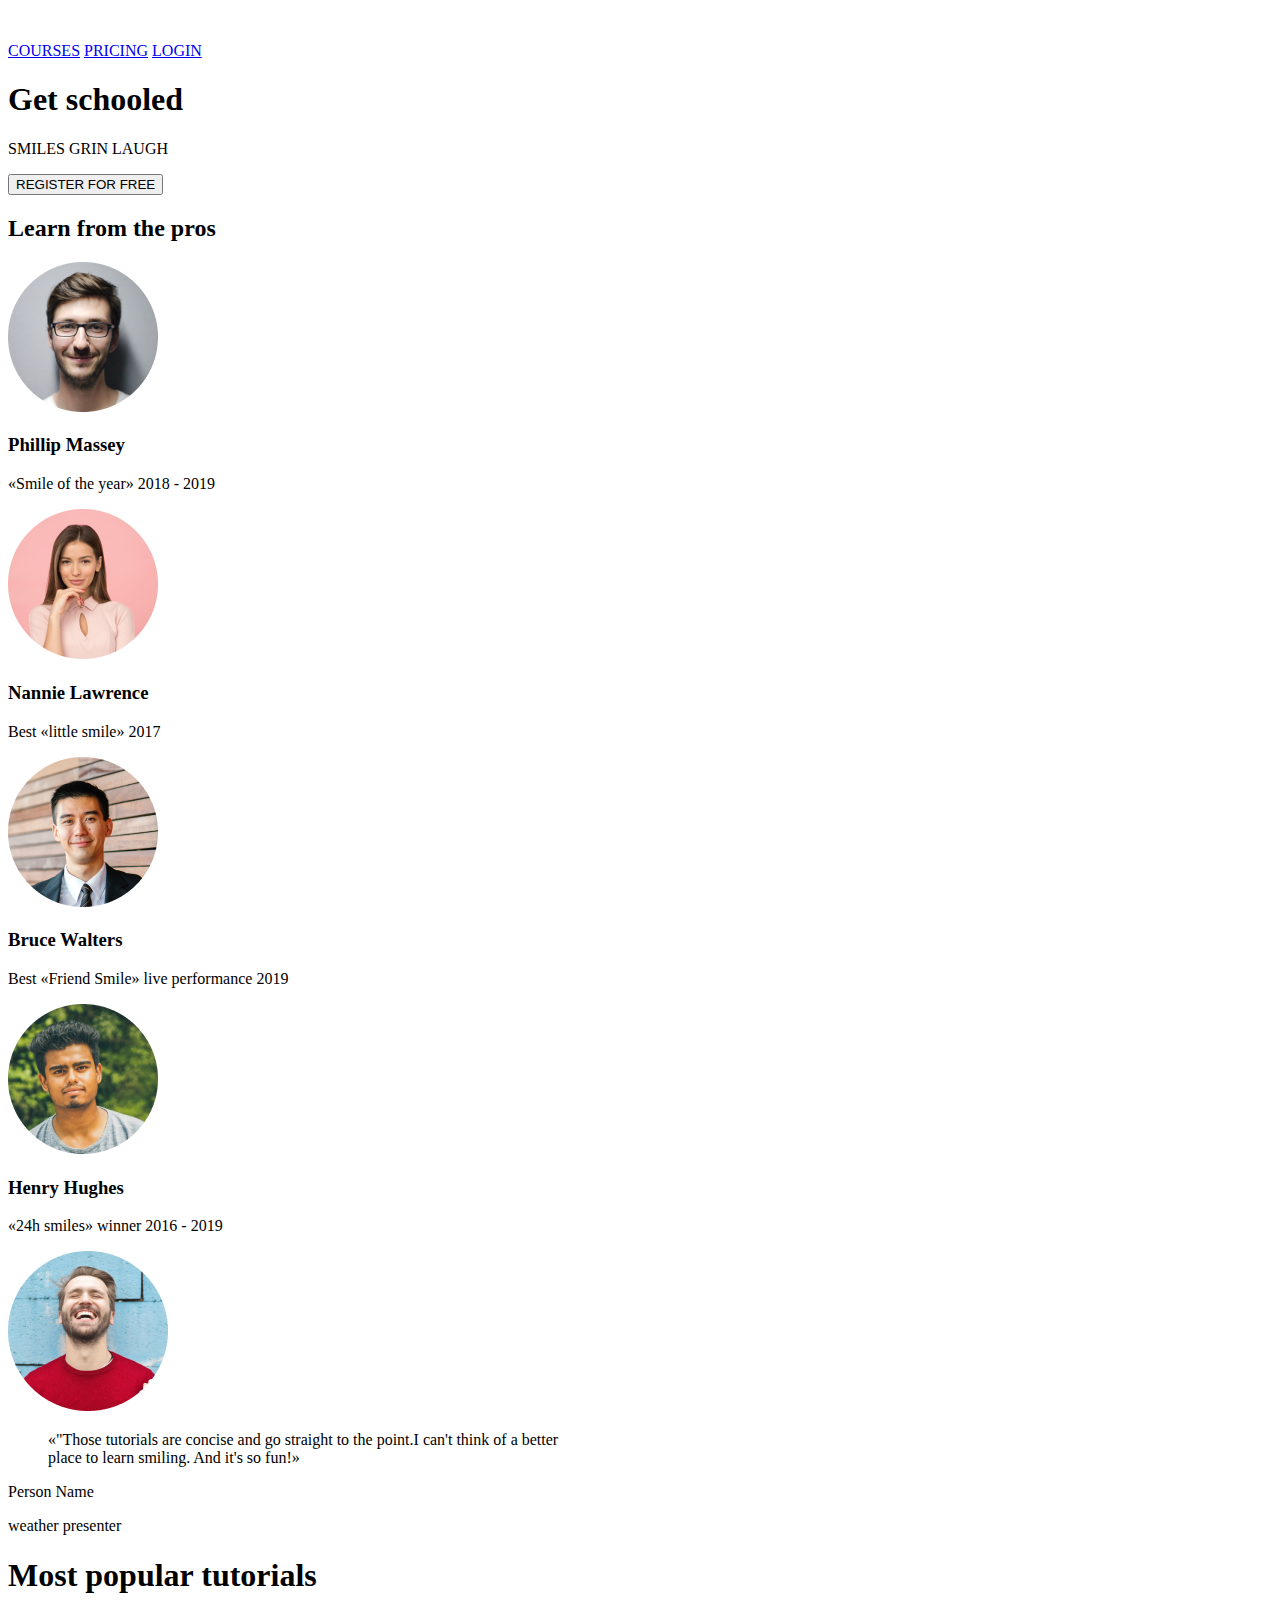
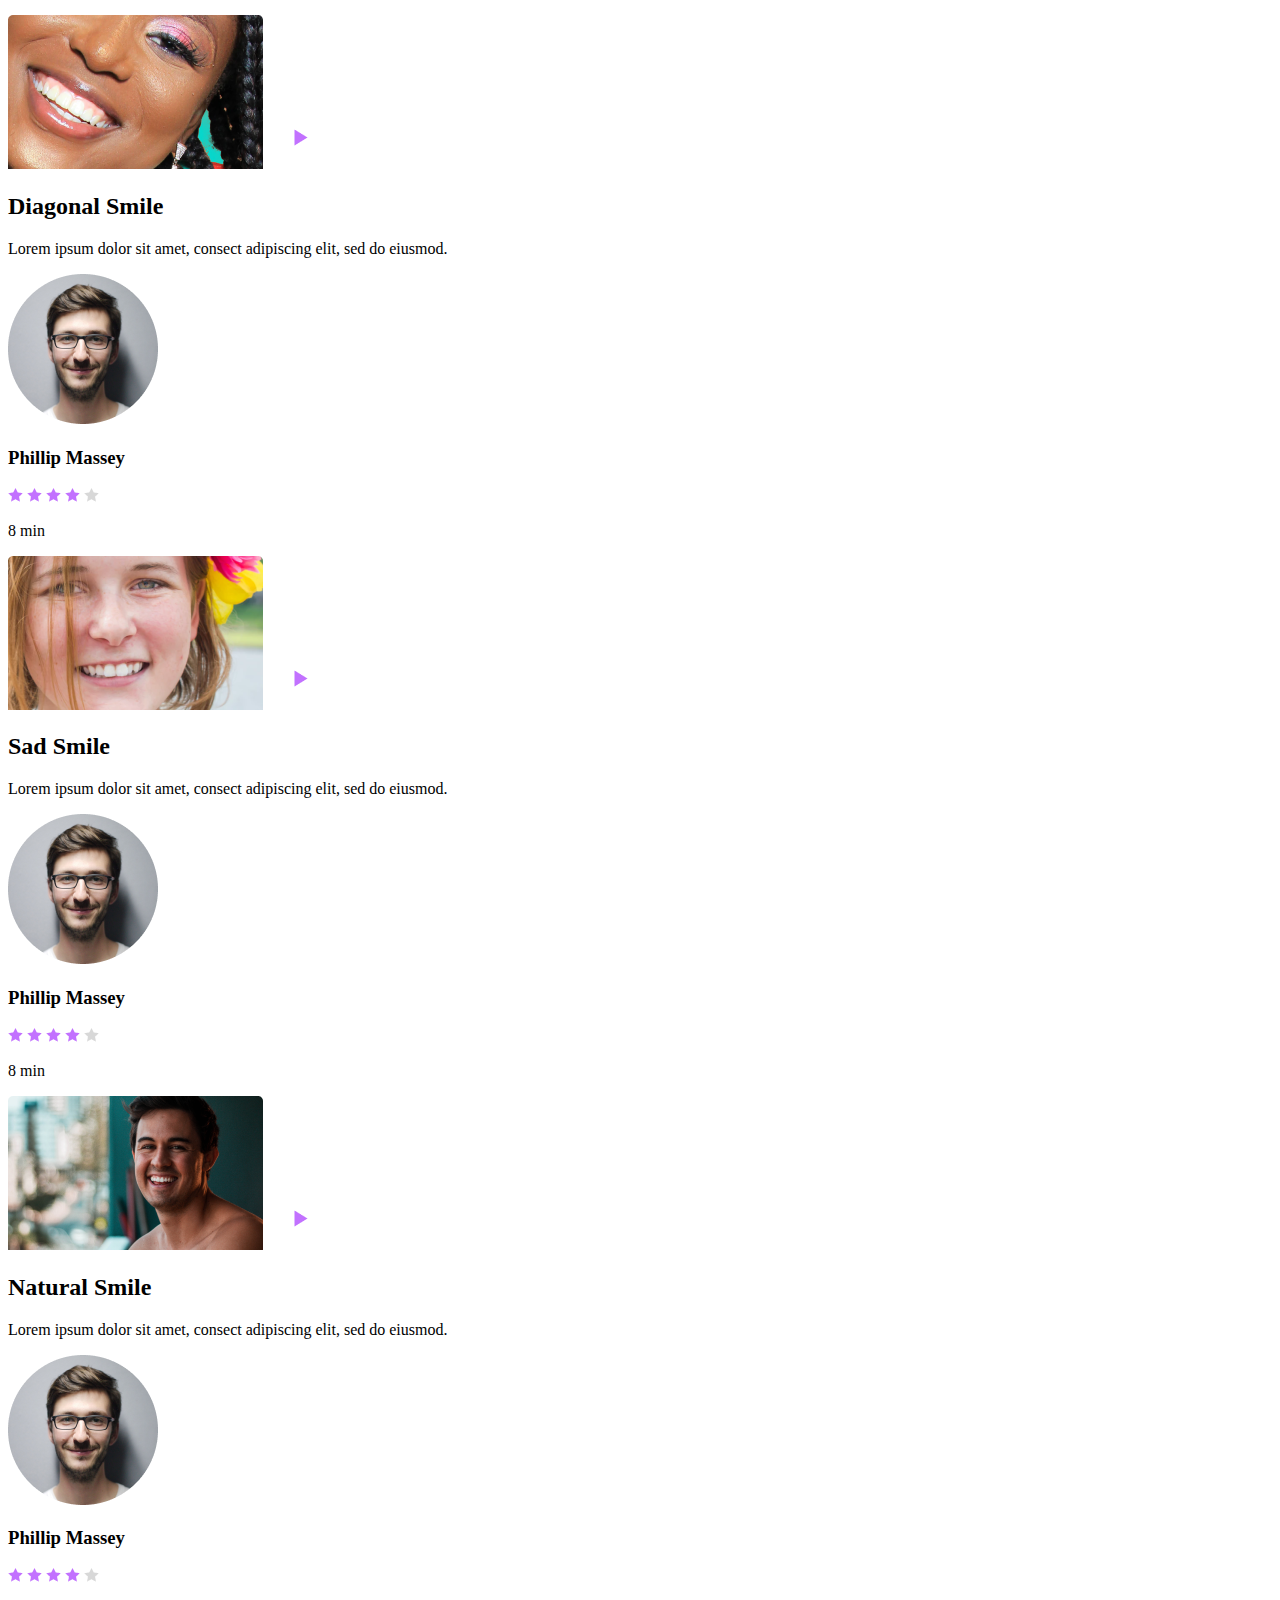
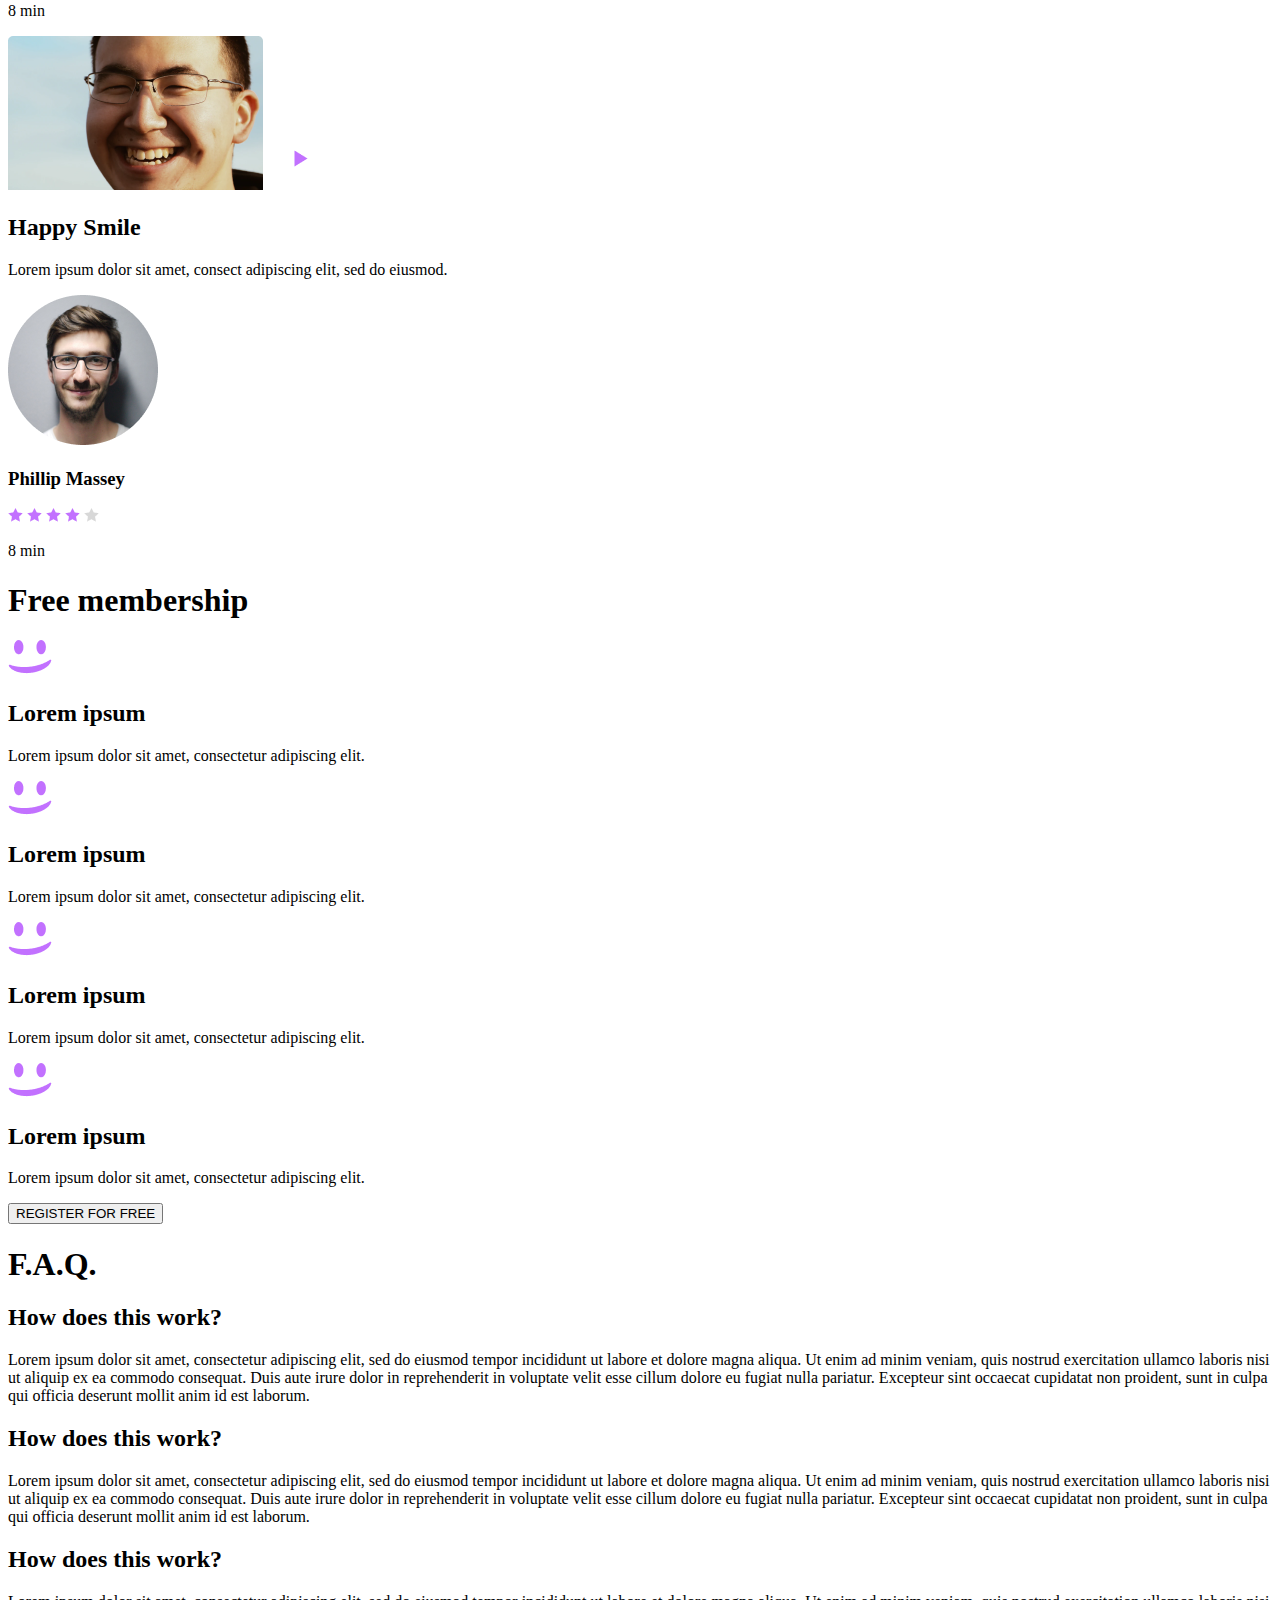
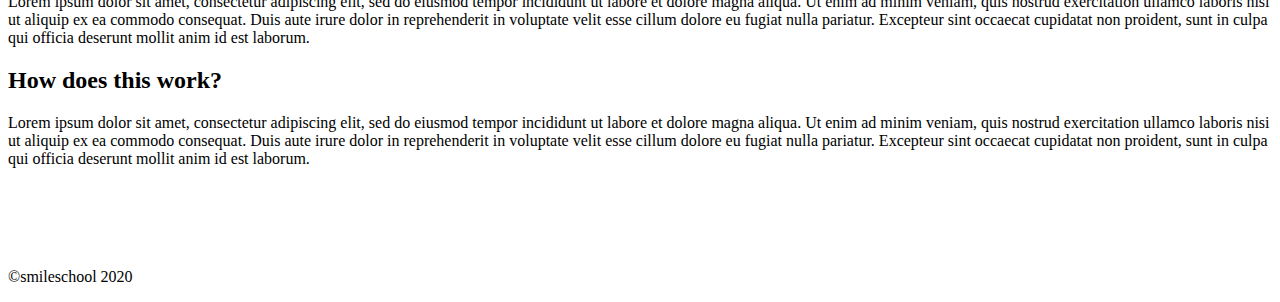
==== css_advanced/index.html @ 3b0cddf8 "adding images and index html" ====
<!DOCTYPE html>
<html lang="zxx"

<head>
  <meta charset="UTF-8">
  <meta name="viewport" content="width=device-width, initial-scale=1.0">
  <link rel="stylesheet" type="text/css" href="styles.css">
  <title>Document</title>
</head>

<body>
  <header>
    <div class="logo">
      <a href="https://www.flaticon.com/free-icon/social_48974" 
        class="logo-link">
        <img src="./images/logo.png" alt="logo">
      </a>
    </div>
    <div class="links">
      <a class="link1" href="#"> COURSES</a>
      <a class="link2" href="#">PRICING</a>
      <a class="link3" href="#">LOGIN</a>
    </div>
  </header>
  <main>
    <section id="main-part">
      <div class="main-part1">
        <h1 class="main-part-title">Get schooled</h1>
        <p>SMILES GRIN LAUGH</p>
        <button class="btn-register">REGISTER FOR FREE</button>
      </div>
      <div class="pros-part">
        <h2><span>Learn</span> from the pros</h2>
        <div class="pros">
          <div class="pro1">
            <img src="./images/avatar1.png" alt="avatar1">
            <h3>Phillip Massey</h3>
            <p>«Smile of the year» 2018 - 2019</p>
          </div>
          <div class="pro2">
            <img src="./images/avatar2.png" alt="avatar2">
            <h3>Nannie Lawrence</h3>
            <p>Best «little smile» 2017</p>
          </div>
          <div class="pro3">
            <img src="./images/avatar3.png" alt="avatar3">
            <h3>Bruce Walters</h3>
            <p>Best «Friend Smile» live performance 2019</p>
          </div>
          <div class="pro4">
            <img src="./images/avatar4.png" alt="avatar4">
            <h3>Henry Hughes</h3>
            <p>«24h smiles» winner 2016 - 2019</p>
          </div>
        </div>
      </div>
    </section>
    <section class="testimonials-section">
      <div class="testimonials">
        <img src="./images/avatarQuoteSection.png" alt="avatarQuoteSection">
        <div>
          <blockquote>
            «"Those tutorials are concise and go straight to the point.I can't think of a better <br> place to learn smiling. And it's so fun!»
          </blockquote>
          <p class="person-name">Person Name</p>
          <p class="weather-presenter">weather presenter</p>
        </div>
      </div>
    </section>
    <section class="tutorials-section">
      <h1>Most <span>popular</span> tutorials</h1>
      <div class="tutorials">
        <div class="tutorial1">
          <img class="image-smile" src="./images/diagonal-smile.jpg" alt="diagonal-smile">
          <img class="play" src="./images/play.png" alt="play">
          <h2>Diagonal Smile</h2>
          <p>Lorem ipsum dolor sit amet, consect adipiscing elit, sed do eiusmod.</p>
          <div class="tutorial-avatar">
            <img src="./images/avatar1.png" alt="avatar1">
            <h3>Phillip Massey</h3>
          </div>
          <div class="tutorial-star">
            <img src="./images/star-purple.png" alt="star">
            <img src="./images/star-purple.png" alt="star">
            <img src="./images/star-purple.png" alt="star">
            <img src="./images/star-purple.png" alt="star">
            <img src="./images/star-white.png" alt="star">
            <p>8 min</p>
          </div>
        </div>
        <div class="tutorial2">
          <img class="image-smile" src="./images/sad-smile.png" alt="sad-smile">
          <img class="play" src="./images/play.png" alt="play">
          <h2>Sad Smile</h2>
          <p>Lorem ipsum dolor sit amet, consect adipiscing elit, sed do eiusmod.</p>
          <div class="tutorial-avatar">
            <img src="./images/avatar1.png" alt="avatar1">
            <h3>Phillip Massey</h3>
          </div>
          <div class="tutorial-star">
            <img src="./images/star-purple.png" alt="star">
            <img src="./images/star-purple.png" alt="star">
            <img src="./images/star-purple.png" alt="star">
            <img src="./images/star-purple.png" alt="star">
            <img src="./images/star-white.png" alt="star">
            <p>8 min</p>
          </div>
        </div>
        <div class="tutorial3">
          <img class="image-smile" src="./images/natural-smile.png" alt="natural-smile">
          <img class="play" src="./images/play.png" alt="play">
          <h2>Natural Smile</h2>
          <p>Lorem ipsum dolor sit amet, consect adipiscing elit, sed do eiusmod.</p>
          <div class="tutorial-avatar">
            <img src="./images/avatar1.png" alt="avatar1">
            <h3>Phillip Massey</h3>
          </div>
          <div class="tutorial-star">
            <img src="./images/star-purple.png" alt="star">
            <img src="./images/star-purple.png" alt="star">
            <img src="./images/star-purple.png" alt="star">
            <img src="./images/star-purple.png" alt="star">
            <img src="./images/star-white.png" alt="star">
            <p>8 min</p>
          </div>
        </div>
        <div class="tutorial4">
          <img class="image-smile" src="./images/happy-smile.png" alt="happy-smile">
          <img class="play" src="./images/play.png" alt="play">
          <h2>Happy Smile</h2>
          <p>Lorem ipsum dolor sit amet, consect adipiscing elit, sed do eiusmod.</p>
          <div class="tutorial-avatar">
            <img src="./images/avatar1.png" alt="avatar1">
            <h3>Phillip Massey</h3>
          </div>
          <div class="tutorial-star">
            <img src="./images/star-purple.png" alt="star">
            <img src="./images/star-purple.png" alt="star">
            <img src="./images/star-purple.png" alt="star">
            <img src="./images/star-purple.png" alt="star">
            <img src="./images/star-white.png" alt="star">
            <p>8 min</p>
          </div>
        </div>
      </div>
    </section>
    <section class="free-membership">
      <h1><span>Free</span> membership</h1>
      <div class="members">
        <div class="member1">
          <img src="./images/smile-purple.png" alt="smile-purple">
          <h2>Lorem ipsum</h2>
          <p>Lorem ipsum dolor sit amet, consectetur adipiscing elit.</p>
        </div>
        <div class="member2">
          <img src="./images/smile-purple.png" alt="smile-purple">
          <h2>Lorem ipsum</h2>
          <p>Lorem ipsum dolor sit amet, consectetur adipiscing elit.</p>
        </div>
        <div class="member3">
          <img src="./images/smile-purple.png" alt="smile-purple">
          <h2>Lorem ipsum</h2>
          <p>Lorem ipsum dolor sit amet, consectetur adipiscing elit.</p>
        </div>
        <div class="member4">
          <img src="./images/smile-purple.png" alt="smile-purple">
          <h2>Lorem ipsum</h2>
          <p>Lorem ipsum dolor sit amet, consectetur adipiscing elit.</p>
        </div>
      </div>
      <button class="btn-register">REGISTER FOR FREE</button>
    </section>
    <section class="faq-section">
      <h1>F.A.Q.</h1>
      <div class="faq">
        <div class="faq-row1">
          <div class="faq-items-block1">
            <h2>How does this work?</h2>
            <p>Lorem ipsum dolor sit amet, consectetur adipiscing
              elit, sed do eiusmod tempor incididunt ut labore et
              dolore magna aliqua. Ut enim ad minim veniam, quis nostrud
              exercitation ullamco laboris nisi ut aliquip ex ea commodo
              consequat. Duis aute irure dolor in reprehenderit in
              voluptate velit esse cillum dolore eu fugiat nulla pariatur.
              Excepteur sint occaecat cupidatat non proident, sunt in culpa
              qui officia deserunt mollit anim id est laborum.
            </p>
          </div>
          <div class="faq-items-block2">
            <h2>How does this work?</h2>
            <p>Lorem ipsum dolor sit amet, consectetur adipiscing
              elit, sed do eiusmod tempor incididunt ut labore et
              dolore magna aliqua. Ut enim ad minim veniam, quis nostrud
              exercitation ullamco laboris nisi ut aliquip ex ea commodo
              consequat. Duis aute irure dolor in reprehenderit in
              voluptate velit esse cillum dolore eu fugiat nulla pariatur.
              Excepteur sint occaecat cupidatat non proident, sunt in culpa
              qui officia deserunt mollit anim id est laborum.
            </p>
          </div>
        </div>
        <div class="faq-row2">
          <div class="faq-items-block1">
            <h2>How does this work?</h2>
            <p>Lorem ipsum dolor sit amet, consectetur adipiscing
              elit, sed do eiusmod tempor incididunt ut labore et
              dolore magna aliqua. Ut enim ad minim veniam, quis nostrud
              exercitation ullamco laboris nisi ut aliquip ex ea commodo
              consequat. Duis aute irure dolor in reprehenderit in
              voluptate velit esse cillum dolore eu fugiat nulla pariatur.
              Excepteur sint occaecat cupidatat non proident, sunt in culpa
              qui officia deserunt mollit anim id est laborum.
            </p>
          </div>
          <div class="faq-items-block2">
            <h2>How does this work?</h2>
            <p>Lorem ipsum dolor sit amet, consectetur adipiscing
              elit, sed do eiusmod tempor incididunt ut labore et
              dolore magna aliqua. Ut enim ad minim veniam, quis nostrud
              exercitation ullamco laboris nisi ut aliquip ex ea commodo
              consequat. Duis aute irure dolor in reprehenderit in
              voluptate velit esse cillum dolore eu fugiat nulla pariatur.
              Excepteur sint occaecat cupidatat non proident, sunt in culpa
              qui officia deserunt mollit anim id est laborum.
            </p>
          </div>
        </div>
      </div>
    </section>
  </main>
  <footer>
    <div>
      <div class="part1-footer">
        <img src="./images/logo.png" alt="logo">
        <div class="socials">
          <a class="social1" href="#"><img src="./images/facebook.png" alt="facebook"></a>
          <a class="social2" href="#"><img src="./images/twitter.png" alt="twitter"></a>
          <a class="social3" href="#"><img src="./images/instagram.png" alt="instagram"></a>
        </div>
      </div>
      <p>©smileschool 2020</p>
    </div>
  </footer>
</body>

</html>
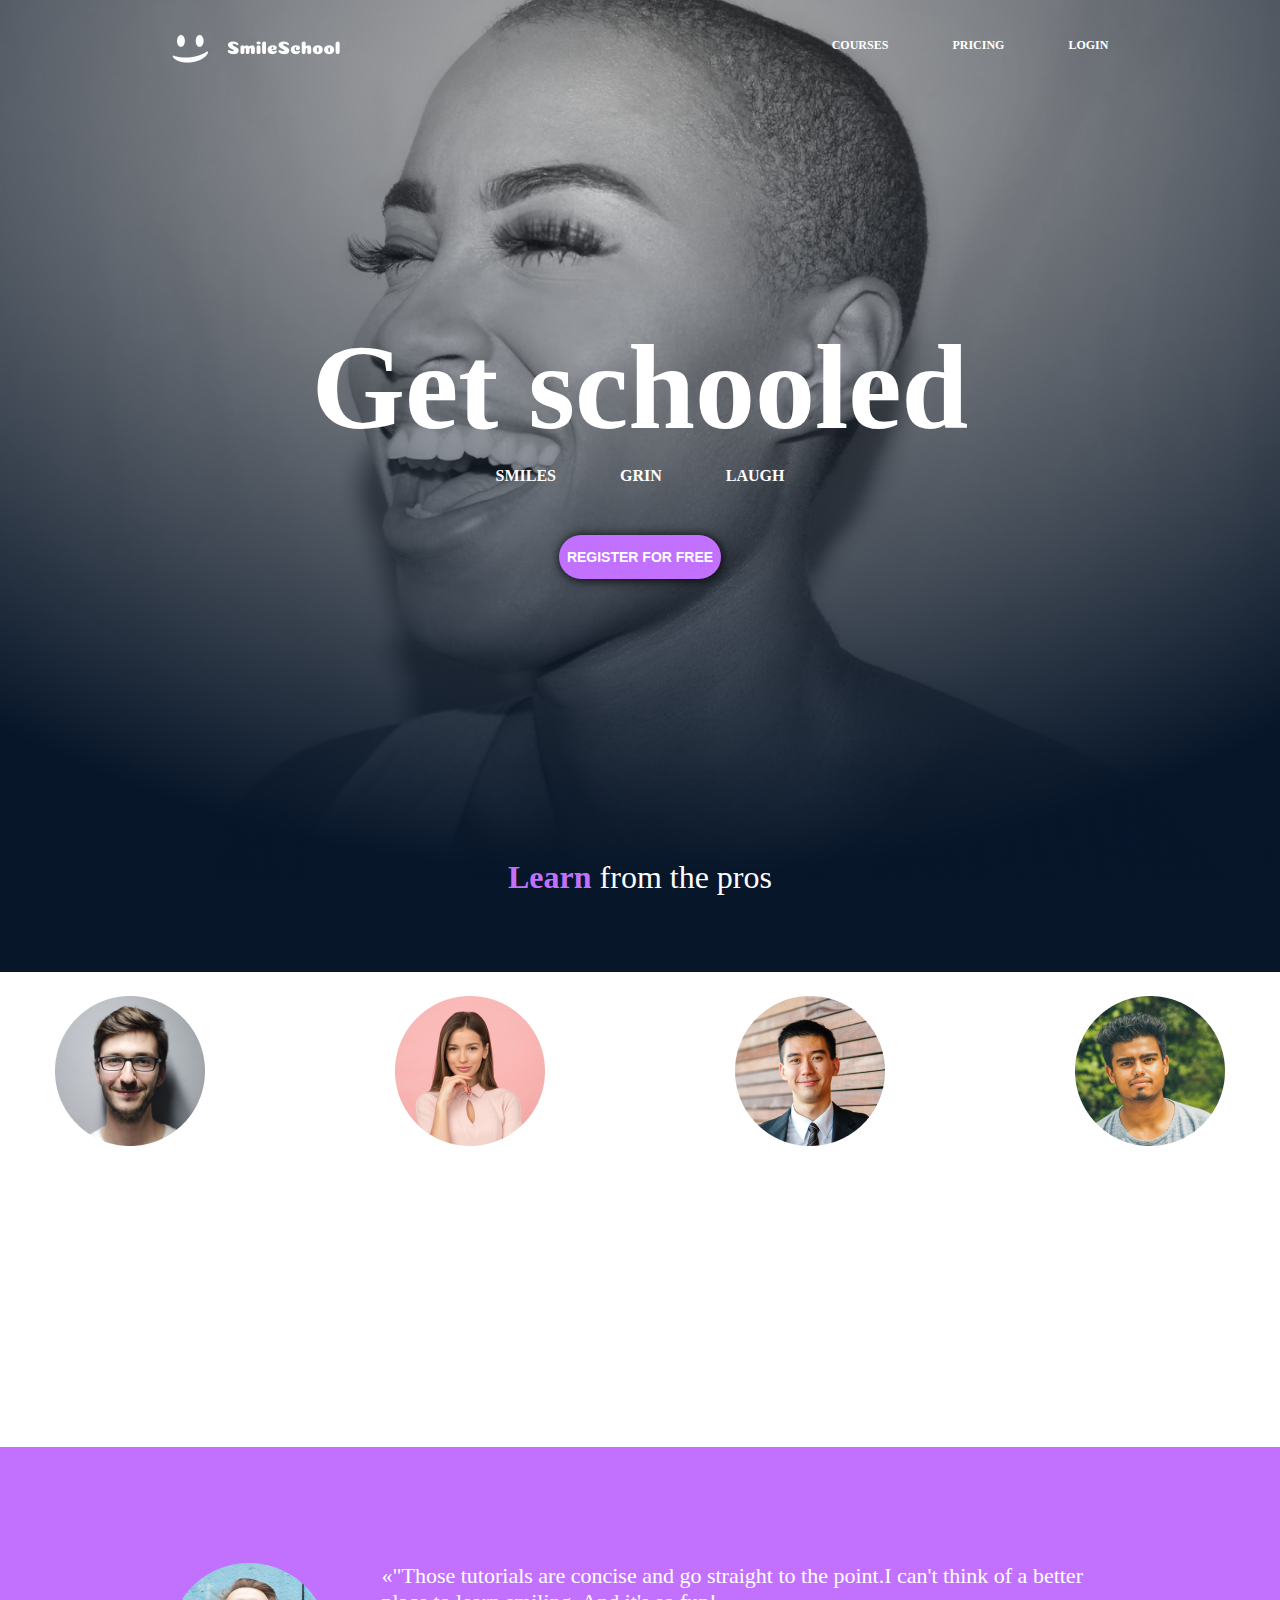
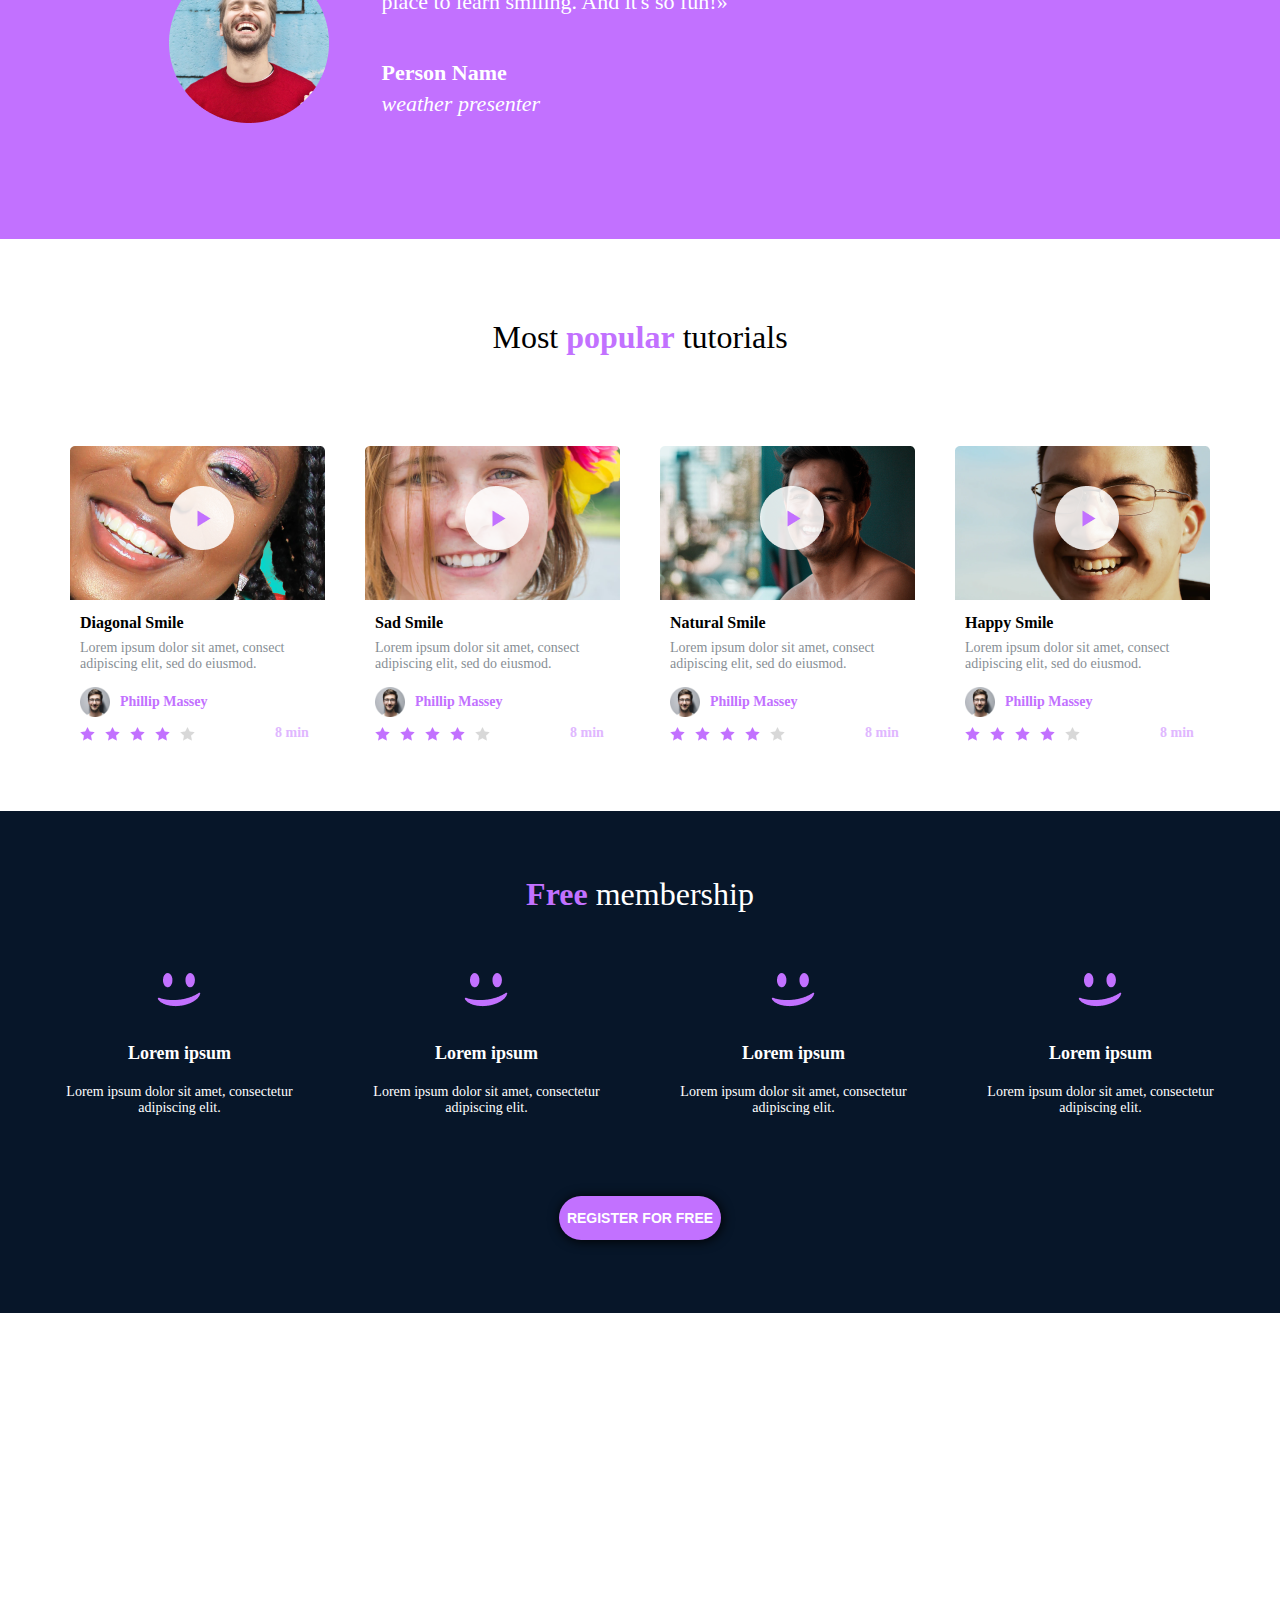
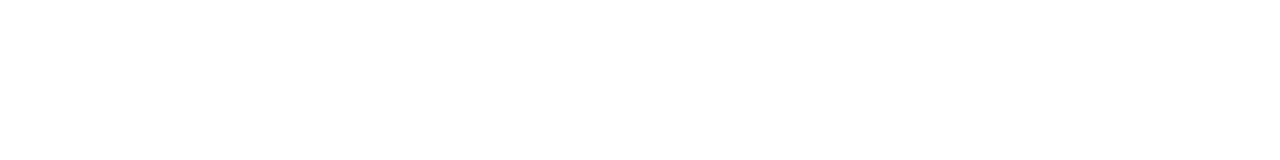
==== commit 40fa5d2e: "adding links facebook, instagram and twitter" ====
--- a/css_advanced/index.html
+++ b/css_advanced/index.html
@@ -1,5 +1,5 @@
 <!DOCTYPE html>
-<html lang="zxx"
+<html lang="zxx">
 
 <head>
   <meta charset="UTF-8">
@@ -233,9 +233,9 @@
       <div class="part1-footer">
         <img src="./images/logo.png" alt="logo">
         <div class="socials">
-          <a class="social1" href="#"><img src="./images/facebook.png" alt="facebook"></a>
-          <a class="social2" href="#"><img src="./images/twitter.png" alt="twitter"></a>
-          <a class="social3" href="#"><img src="./images/instagram.png" alt="instagram"></a>
+          <a class="social1" href="https://www.facebook.com"><img src="./images/facebook.png" alt="facebook"></a>
+          <a class="social2" href="https://twitter.com"><img src="./images/twitter.png" alt="twitter"></a>
+          <a class="social3" href="https://www.instagram.com"><img src="./images/instagram.png" alt="instagram"></a>
         </div>
       </div>
       <p>©smileschool 2020</p>
--- a/css_advanced/styles.css
+++ b/css_advanced/styles.css
@@ -0,0 +1,264 @@
+@import url(https://www.fontsquirrel.com/fonts/source-sans-pro);
+
+* {
+  margin: 0;
+  padding: 0;
+}
+
+body{
+  background-image: url(./images/background.png);
+  background-repeat: no-repeat;
+  background-size: contain;
+  background-position: top;
+  font-family: 'Source Sans Pro';
+  color: #FFFFFF;
+}
+
+header {
+  display: flex;
+  justify-content: space-between;
+  margin: 35.02px 171.59px 35.02px 171.59px;
+}
+
+a {
+  text-decoration: none;
+}
+
+.logo-link, .link1, .link2, .link3 {
+  color: #FFFFFF;
+  font-size: 12px;
+  font-weight: bold;
+}
+
+.logo-link, .link1, .link2 {
+  margin-right: 60px;
+}
+
+.main-part1 {
+  margin-top: 250px;
+  text-align: center;
+}
+
+.main-part-title {
+  font-size: 120px;
+  font-weight: bold;
+}
+
+.main-part1 p {
+  word-spacing: 60px;
+  margin-top: 10px;
+  font-size: 16px;
+  font-weight: bold;
+}
+
+.btn-register {
+  background-color: #C271FF;
+  color: #FFFFFF;
+  width: 162px;
+  height: 44px;
+  border-radius: 25px;
+  border: none;
+  box-shadow: 1px 1px 12px #000000;
+  font-size: 14px;
+  font-weight: 550;
+  margin-top: 50px;
+}
+
+span {
+  color: #C271FF;
+  font-weight: bold;
+}
+
+.pros-part h2 {
+  font-size: 32px;
+  font-weight: lighter;
+  text-align: center;
+  margin-top: 280px;
+}
+
+.pros {
+  display: flex;
+  justify-content: center;
+  margin-top: 100px;
+  margin-bottom: 220px;
+}
+
+.pro1, .pro2, .pro3, .pro4 {
+  width: 150px;
+  height: 237px;
+}
+
+.pro1, .pro2, .pro3 {
+  margin-right: 190px;
+}
+
+.pros h3 {
+  text-align: center;
+  font-size: 18px;
+  font-weight: 900;
+  margin-top: 14px;
+}
+
+.pros p {
+  font-style: italic;
+  text-align: center;
+  margin-top: 5px;
+  line-height: 30px;
+}
+
+.testimonials-section {
+  background-color: #c271ff;
+  display: flex;
+  justify-content: center;
+  align-items: center;
+  height: 392px;
+  margin-top: -6px;
+}
+
+.testimonials {
+  display: flex;
+  width: 943px;
+  height: 160px;
+  font-size: 22px;
+}
+
+.testimonials img {
+  margin-right: 53px;
+}
+
+.person-name {
+  font-weight: bold;
+  margin-top: 45px;
+}
+
+.weather-presenter {
+  font-style: italic;
+  margin-top: 5px;
+}
+
+.tutorials-section {
+  color: black;
+  margin-top: 80px;
+  display: block;
+}
+
+.tutorials-section h1 {
+  text-align: center;
+  font-size: 32px;
+  font-weight: lighter;
+}
+
+.tutorials {
+  display: flex;
+  justify-content: center;
+  margin-top: 90px;
+  margin-bottom: 70px;
+}
+
+.tutorial1, .tutorial2, .tutorial3, .tutorial4 {
+  width: 255px;
+  position: relative;
+
+}
+
+.tutorial1, .tutorial2, .tutorial3 {
+  margin-right: 40px;
+}
+
+.image-smile {
+  position: relative;
+}
+
+.play {
+  position: absolute;
+  top: 40px;
+  left: 100px;
+}
+
+.tutorials h2 {
+  font-size: 16px;
+  font-weight: bold;
+  margin-top: 10px;
+  margin-left: 10px;
+}
+
+.tutorials p {
+  color: #071629;
+  opacity: 50.16%;
+  font-size: 14px;
+  margin-top: 8px;
+  margin-left: 10px;
+}
+
+.tutorial-avatar {
+  display: flex;
+  align-items: center;
+  margin-top: 15px;
+}
+.tutorial-avatar img {
+  width: 30px;
+  height: 30px;
+  margin-right: 10px;
+  margin-left: 10px;
+}
+
+.tutorial-avatar h3 {
+  color: #C271FF;
+  font-size: 14px;
+  font-weight: 550;
+}
+
+.tutorial-star {
+  display: flex;
+  text-align: end;
+}
+
+.tutorial-star img {
+  margin-top: 10px;
+  margin-left: 10px;
+}
+
+.tutorial-star p {
+  color: #C271FF;
+  font-size: 14px;
+  font-weight: 550;
+  margin-left: 80px;
+}
+
+.free-membership {
+  background-color: #071629;
+  text-align: center;
+  height: 502px;
+}
+
+.free-membership h1 {
+  font-size: 32px;
+  font-weight: lighter;
+  padding-top: 65px;
+}
+
+.members {
+  display: flex;
+  justify-content: center;
+  margin-top: 60px;
+  margin-bottom: 30px;
+}
+
+.member1, .member2, .member3, .member4 {
+  width: 257px;
+}
+
+.member1, .member2, .member3 {
+  margin-right: 50px;
+}
+
+.members h2 {
+  font-size: 18px;
+  font-weight: 550;
+  margin-top: 30px;
+}
+
+.members p {
+  font-size: 14px;
+  margin-top: 20px;
+}